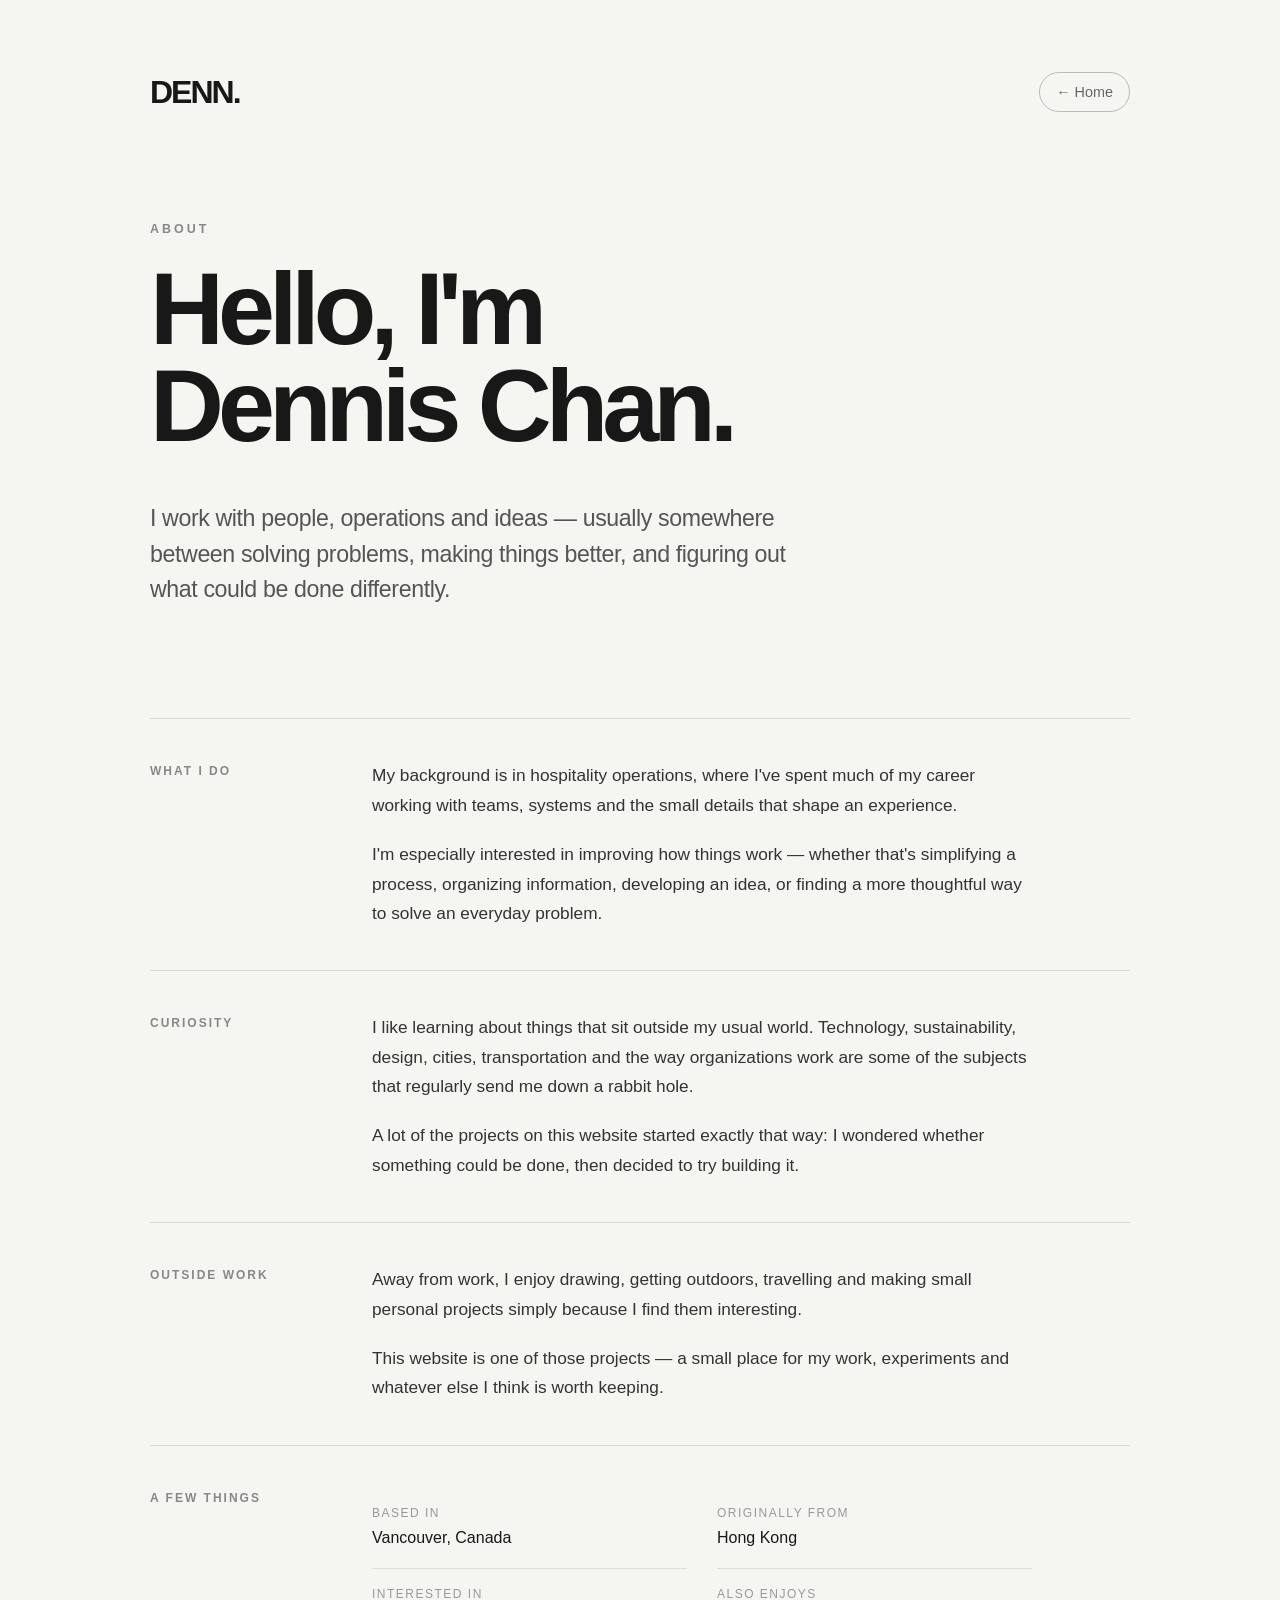
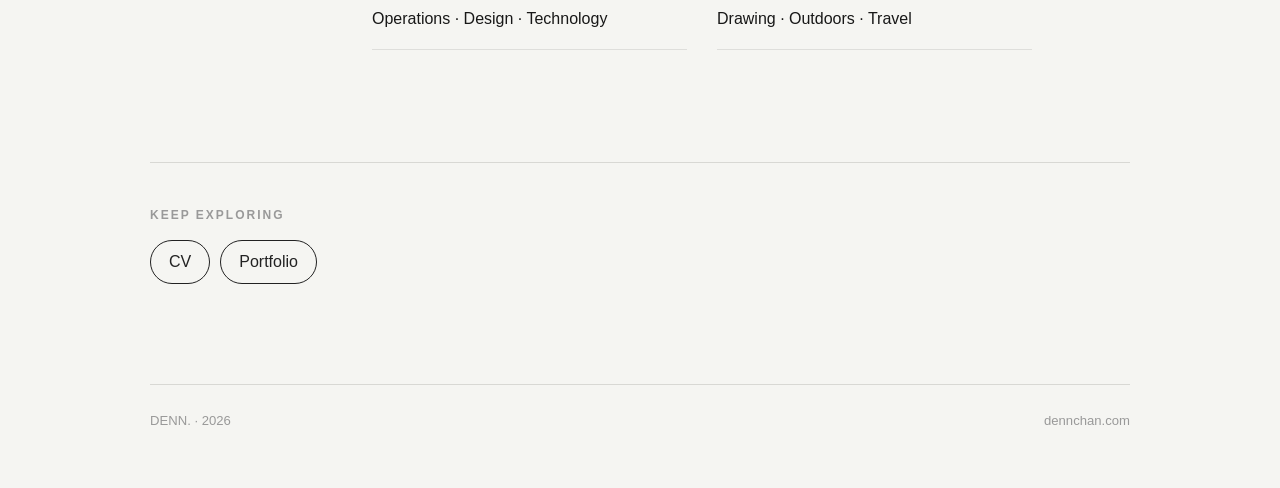
==== about/index.html @ c324163d "Create index.html" ====
<!DOCTYPE html>
<html lang="en">
<head>
  <meta charset="UTF-8">
  <meta name="viewport" content="width=device-width, initial-scale=1.0">

  <title>About | DENN.</title>

  <meta
    name="description"
    content="About Dennis Chan."
  >

  <style>
    * {
      box-sizing: border-box;
    }

    html {
      -webkit-font-smoothing: antialiased;
      text-rendering: optimizeLegibility;
    }

    body {
      margin: 0;

      font-family:
        -apple-system,
        BlinkMacSystemFont,
        "Segoe UI",
        Helvetica,
        Arial,
        sans-serif;

      background: #f5f5f2;
      color: #181818;
    }

    /* =========================
       Page
    ========================= */

    .page {
      width: 90%;
      max-width: 980px;

      margin: 0 auto;
      padding: 72px 0 60px;
    }

    /* =========================
       Header
    ========================= */

    .top {
      display: flex;
      align-items: center;
      justify-content: space-between;

      margin-bottom: 110px;
    }

    .logo {
      font-size: 2rem;
      font-weight: 800;
      letter-spacing: -2px;

      color: #181818;
      text-decoration: none;
    }

    .logo:hover {
      opacity: 0.65;
    }

    .home {
      display: inline-flex;
      align-items: center;
      justify-content: center;

      min-height: 40px;
      padding: 8px 16px;

      border: 1px solid #bbb;
      border-radius: 999px;

      color: #666;
      text-decoration: none;
      font-size: 0.9rem;

      transition:
        background 0.18s ease,
        color 0.18s ease,
        border-color 0.18s ease;
    }

    .home:hover {
      background: #181818;
      border-color: #181818;
      color: white;
    }

    /* =========================
       Hero
    ========================= */

    .eyebrow {
      margin-bottom: 24px;

      color: #888;

      font-size: 0.78rem;
      font-weight: 700;

      letter-spacing: 3px;
      text-transform: uppercase;
    }

    h1 {
      max-width: 850px;

      margin: 0;

      font-size: clamp(3.6rem, 8vw, 6.5rem);
      line-height: 0.95;

      letter-spacing: -6px;
      font-weight: 800;
    }

    .lead {
      max-width: 680px;

      margin: 46px 0 0;

      color: #555;

      font-size: 1.45rem;
      line-height: 1.55;

      letter-spacing: -0.4px;
    }

    /* =========================
       Sections
    ========================= */

    .content {
      margin-top: 110px;
    }

    .section {
      display: grid;
      grid-template-columns: 190px 1fr;
      gap: 32px;

      padding: 42px 0;

      border-top: 1px solid #d8d8d4;
    }

    .section-label {
      padding-top: 3px;

      color: #888;

      font-size: 0.75rem;
      font-weight: 700;

      letter-spacing: 2px;
      text-transform: uppercase;
    }

    .section-body {
      max-width: 660px;
    }

    .section-body p {
      margin: 0 0 20px;

      font-size: 1.08rem;
      line-height: 1.7;

      color: #333;
    }

    .section-body p:last-child {
      margin-bottom: 0;
    }

    /* =========================
       Facts
    ========================= */

    .facts {
      display: grid;
      grid-template-columns: repeat(2, 1fr);
      gap: 0 30px;
    }

    .fact {
      padding: 18px 0;

      border-bottom: 1px solid #dededb;
    }

    .fact-label {
      margin-bottom: 6px;

      color: #999;

      font-size: 0.75rem;
      text-transform: uppercase;
      letter-spacing: 1.5px;
    }

    .fact-value {
      font-size: 1rem;
      line-height: 1.5;
    }

    /* =========================
       Bottom Navigation
    ========================= */

    .next {
      margin-top: 70px;
      padding-top: 45px;

      border-top: 1px solid #d8d8d4;
    }

    .next-label {
      margin-bottom: 18px;

      color: #999;

      font-size: 0.75rem;
      font-weight: 700;

      letter-spacing: 2px;
      text-transform: uppercase;
    }

    .next-links {
      display: flex;
      flex-wrap: wrap;
      gap: 10px;
    }

    .button {
      display: inline-flex;
      align-items: center;
      justify-content: center;

      min-height: 44px;
      padding: 9px 18px;

      border: 1px solid #222;
      border-radius: 999px;

      color: #222;
      text-decoration: none;

      transition:
        background 0.18s ease,
        color 0.18s ease;
    }

    .button:hover {
      background: #181818;
      color: white;
    }

    /* =========================
       Footer
    ========================= */

    footer {
      display: flex;
      justify-content: space-between;

      margin-top: 100px;
      padding-top: 28px;

      border-top: 1px solid #d8d8d4;

      color: #999;
      font-size: 0.82rem;
    }

    /* =========================
       Mobile
    ========================= */

    @media (max-width: 700px) {

      .page {
        width: 100%;
        padding: 32px 28px 40px;
      }

      .top {
        margin-bottom: 80px;
      }

      .logo {
        font-size: 1.7rem;
      }

      h1 {
        font-size: clamp(3.3rem, 16vw, 5rem);
        letter-spacing: -4px;
      }

      .lead {
        margin-top: 34px;

        font-size: 1.2rem;
      }

      .content {
        margin-top: 80px;
      }

      .section {
        display: block;
        padding: 34px 0;
      }

      .section-label {
        margin-bottom: 24px;
      }

      .facts {
        grid-template-columns: 1fr;
      }

      footer {
        margin-top: 70px;
      }
    }

  </style>
</head>

<body>

  <main class="page">

    <!-- Header -->

    <header class="top">

      <a class="logo" href="/">
        DENN.
      </a>

      <a class="home" href="/">
        ← Home
      </a>

    </header>


    <!-- Hero -->

    <section>

      <div class="eyebrow">
        About
      </div>

      <h1>
        Hello, I'm<br>
        Dennis Chan.
      </h1>

      <p class="lead">
        I work with people, operations and ideas — usually somewhere
        between solving problems, making things better, and figuring
        out what could be done differently.
      </p>

    </section>


    <!-- Content -->

    <div class="content">


      <!-- Work -->

      <section class="section">

        <div class="section-label">
          What I do
        </div>

        <div class="section-body">

          <p>
            My background is in hospitality operations, where I've
            spent much of my career working with teams, systems and
            the small details that shape an experience.
          </p>

          <p>
            I'm especially interested in improving how things work —
            whether that's simplifying a process, organizing
            information, developing an idea, or finding a more
            thoughtful way to solve an everyday problem.
          </p>

        </div>

      </section>


      <!-- Curiosity -->

      <section class="section">

        <div class="section-label">
          Curiosity
        </div>

        <div class="section-body">

          <p>
            I like learning about things that sit outside my usual
            world. Technology, sustainability, design, cities,
            transportation and the way organizations work are some
            of the subjects that regularly send me down a rabbit hole.
          </p>

          <p>
            A lot of the projects on this website started exactly
            that way: I wondered whether something could be done,
            then decided to try building it.
          </p>

        </div>

      </section>


      <!-- Outside work -->

      <section class="section">

        <div class="section-label">
          Outside work
        </div>

        <div class="section-body">

          <p>
            Away from work, I enjoy drawing, getting outdoors,
            travelling and making small personal projects simply
            because I find them interesting.
          </p>

          <p>
            This website is one of those projects — a small place
            for my work, experiments and whatever else I think is
            worth keeping.
          </p>

        </div>

      </section>


      <!-- Quick facts -->

      <section class="section">

        <div class="section-label">
          A few things
        </div>

        <div class="section-body">

          <div class="facts">

            <div class="fact">
              <div class="fact-label">Based in</div>
              <div class="fact-value">Vancouver, Canada</div>
            </div>

            <div class="fact">
              <div class="fact-label">Originally from</div>
              <div class="fact-value">Hong Kong</div>
            </div>

            <div class="fact">
              <div class="fact-label">Interested in</div>
              <div class="fact-value">
                Operations · Design · Technology
              </div>
            </div>

            <div class="fact">
              <div class="fact-label">Also enjoys</div>
              <div class="fact-value">
                Drawing · Outdoors · Travel
              </div>
            </div>

          </div>

        </div>

      </section>

    </div>


    <!-- Continue -->

    <section class="next">

      <div class="next-label">
        Keep exploring
      </div>

      <div class="next-links">

        <a class="button" href="/cv/">
          CV
        </a>

        <a class="button" href="/portfolio/">
          Portfolio
        </a>

      </div>

    </section>


    <!-- Footer -->

    <footer>
      <span>DENN. · 2026</span>
      <span>dennchan.com</span>
    </footer>

  </main>

</body>
</html>
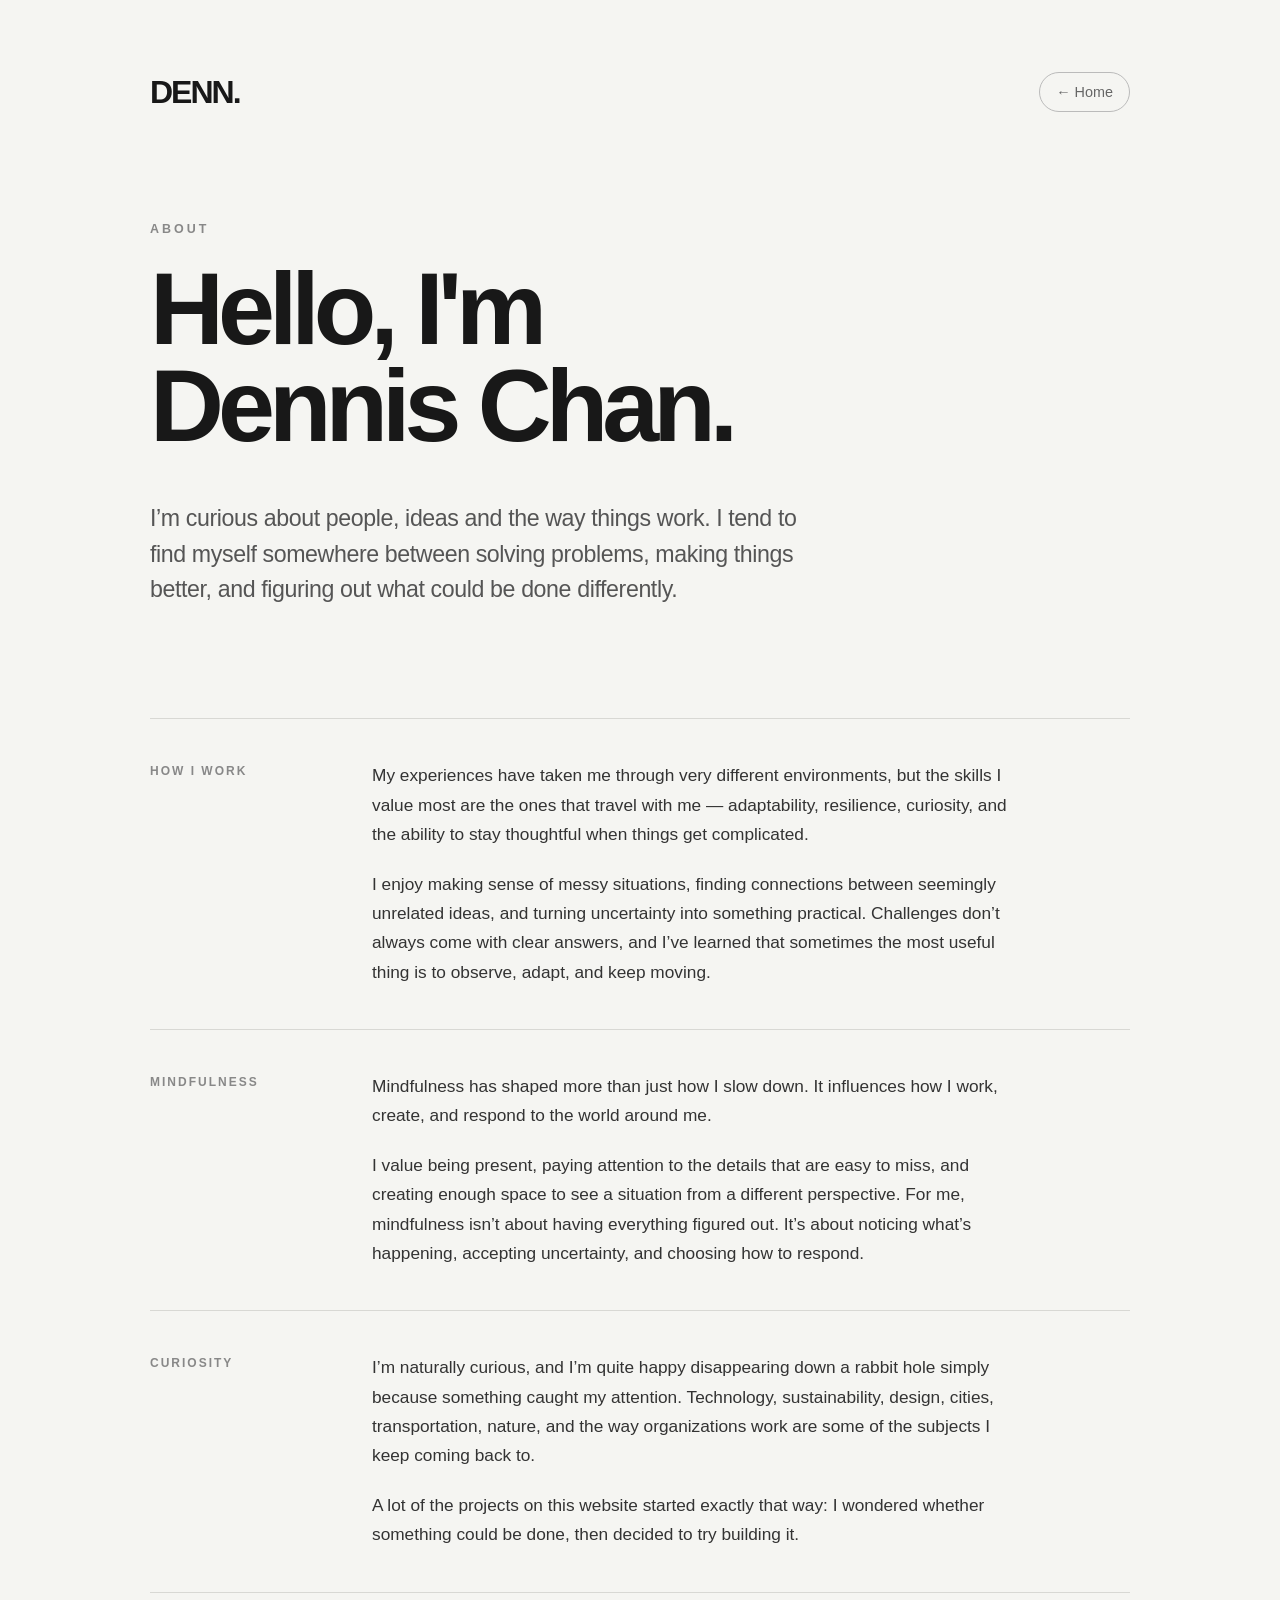
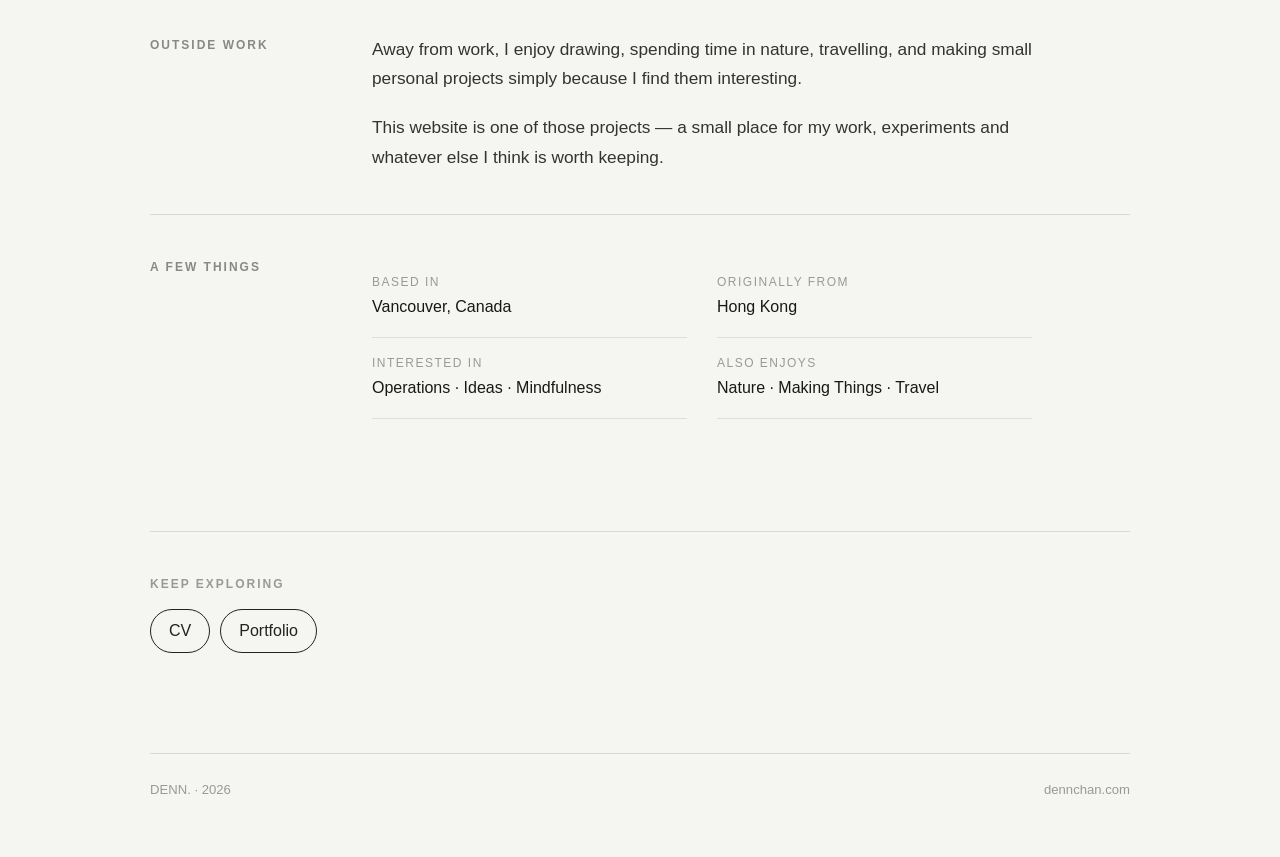
==== commit 2143280c: "Update index.html" ====
--- a/about/index.html
+++ b/about/index.html
@@ -377,9 +377,10 @@
       </h1>
 
       <p class="lead">
-        I work with people, operations and ideas — usually somewhere
-        between solving problems, making things better, and figuring
-        out what could be done differently.
+        I’m curious about people, ideas and the way things work. I 
+        tend to find myself somewhere between solving problems, 
+        making things better, and figuring out what could be done 
+        differently.
       </p>
 
     </section>
@@ -395,22 +396,54 @@
       <section class="section">
 
         <div class="section-label">
-          What I do
+          How I Work
         </div>
 
         <div class="section-body">
 
           <p>
-            My background is in hospitality operations, where I've
-            spent much of my career working with teams, systems and
-            the small details that shape an experience.
-          </p>
-
-          <p>
-            I'm especially interested in improving how things work —
-            whether that's simplifying a process, organizing
-            information, developing an idea, or finding a more
-            thoughtful way to solve an everyday problem.
+            My experiences have taken me through very different 
+            environments, but the skills I value most are the ones 
+            that travel with me — adaptability, resilience, curiosity, 
+            and the ability to stay thoughtful when things get complicated.
+          </p>
+
+          <p>
+            I enjoy making sense of messy situations, finding connections 
+            between seemingly unrelated ideas, and turning uncertainty 
+            into something practical. Challenges don’t always come with 
+            clear answers, and I’ve learned that sometimes the most useful 
+            thing is to observe, adapt, and keep moving.
+          </p>
+
+        </div>
+
+      </section>
+
+
+      <!-- Mindfulness -->
+
+      <section class="section">
+
+        <div class="section-label">
+          Mindfulness
+        </div>
+
+        <div class="section-body">
+
+          <p>
+            Mindfulness has shaped more than just how I slow down.
+            It influences how I work, create, and respond to the 
+            world around me.
+          </p>
+
+          <p>
+            I value being present, paying attention to the details 
+            that are easy to miss, and creating enough space to see a 
+            situation from a different perspective. For me, mindfulness 
+            isn’t about having everything figured out. It’s about 
+            noticing what’s happening, accepting uncertainty, and 
+            choosing how to respond.
           </p>
 
         </div>
@@ -429,10 +462,11 @@
         <div class="section-body">
 
           <p>
-            I like learning about things that sit outside my usual
-            world. Technology, sustainability, design, cities,
-            transportation and the way organizations work are some
-            of the subjects that regularly send me down a rabbit hole.
+            I’m naturally curious, and I’m quite happy disappearing down 
+            a rabbit hole simply because something caught my attention. 
+            Technology, sustainability, design, cities, transportation, 
+            nature, and the way organizations work are some of the 
+            subjects I keep coming back to.
           </p>
 
           <p>
@@ -457,8 +491,8 @@
         <div class="section-body">
 
           <p>
-            Away from work, I enjoy drawing, getting outdoors,
-            travelling and making small personal projects simply
+            Away from work, I enjoy drawing, spending time in nature, 
+            travelling, and making small personal projects simply 
             because I find them interesting.
           </p>
 
@@ -498,14 +532,14 @@
             <div class="fact">
               <div class="fact-label">Interested in</div>
               <div class="fact-value">
-                Operations · Design · Technology
+                Operations · Ideas · Mindfulness
               </div>
             </div>
 
             <div class="fact">
               <div class="fact-label">Also enjoys</div>
               <div class="fact-value">
-                Drawing · Outdoors · Travel
+                Nature · Making Things · Travel
               </div>
             </div>
 
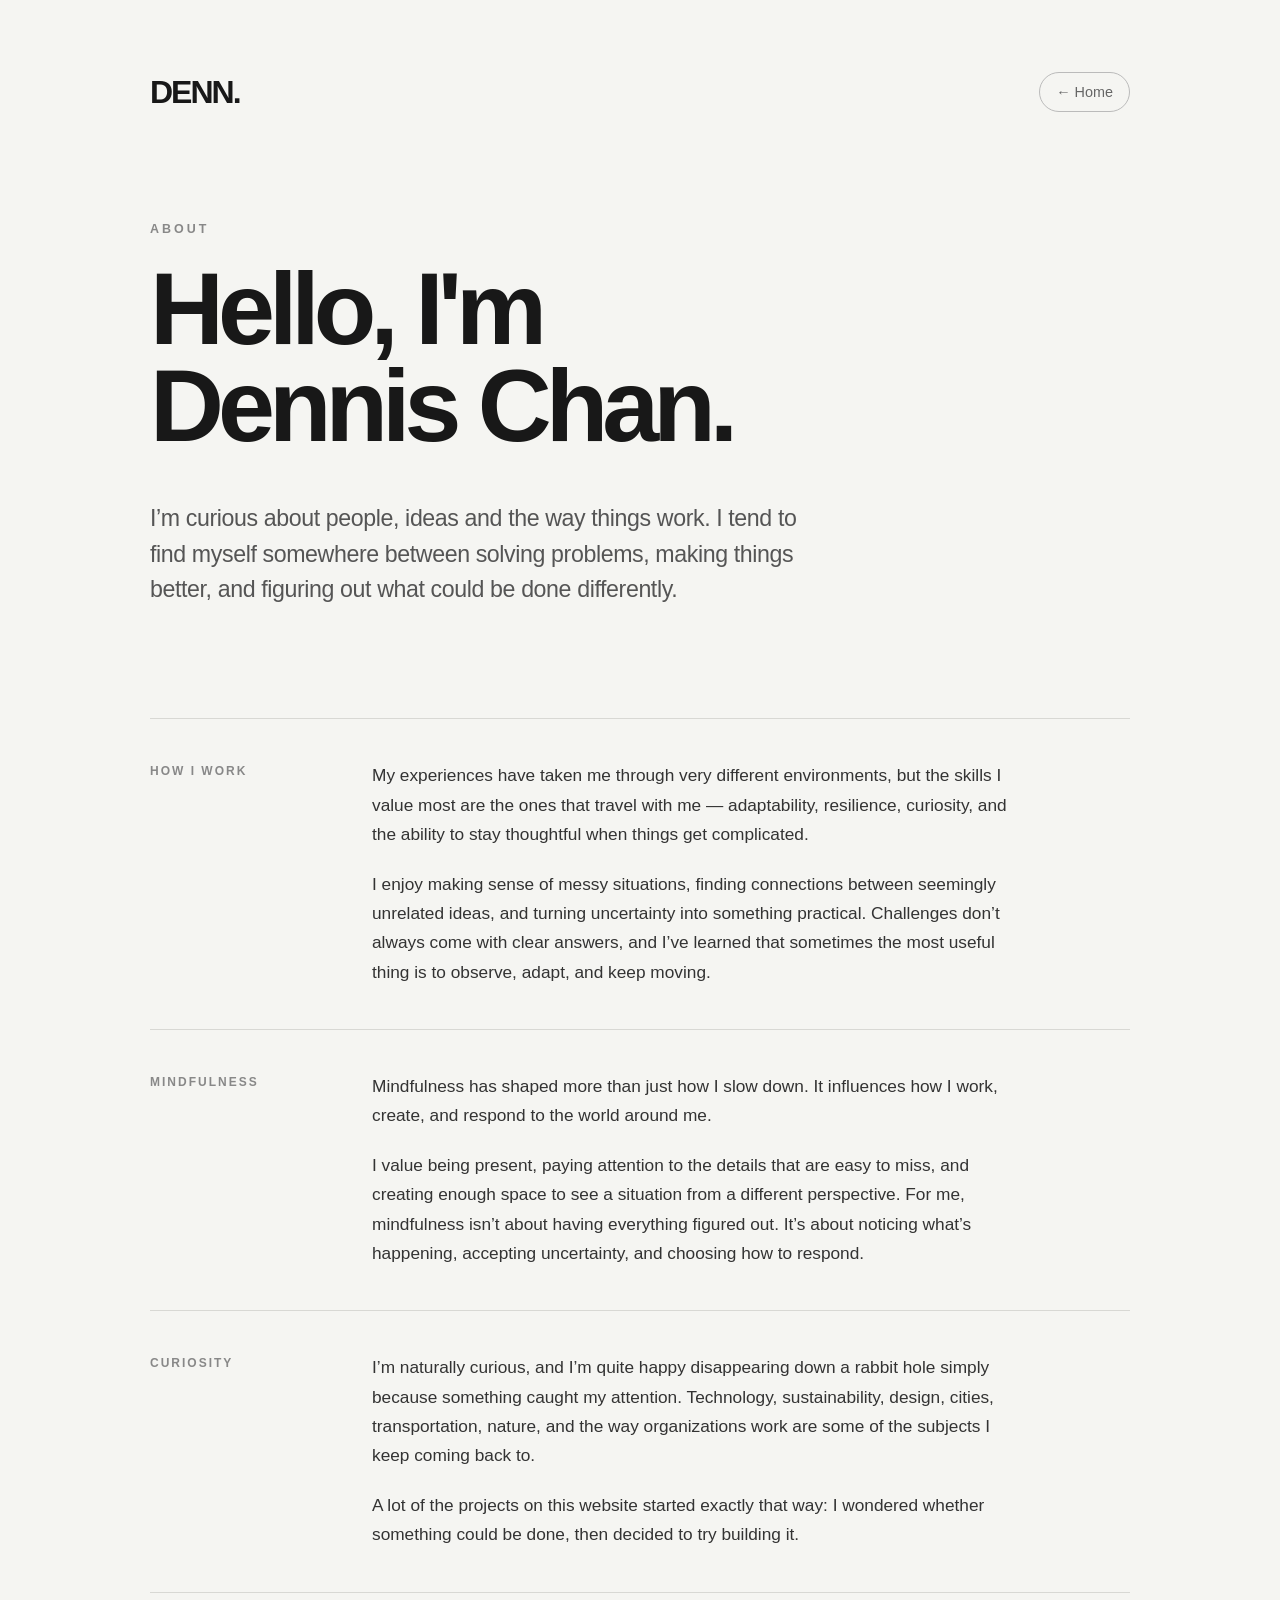
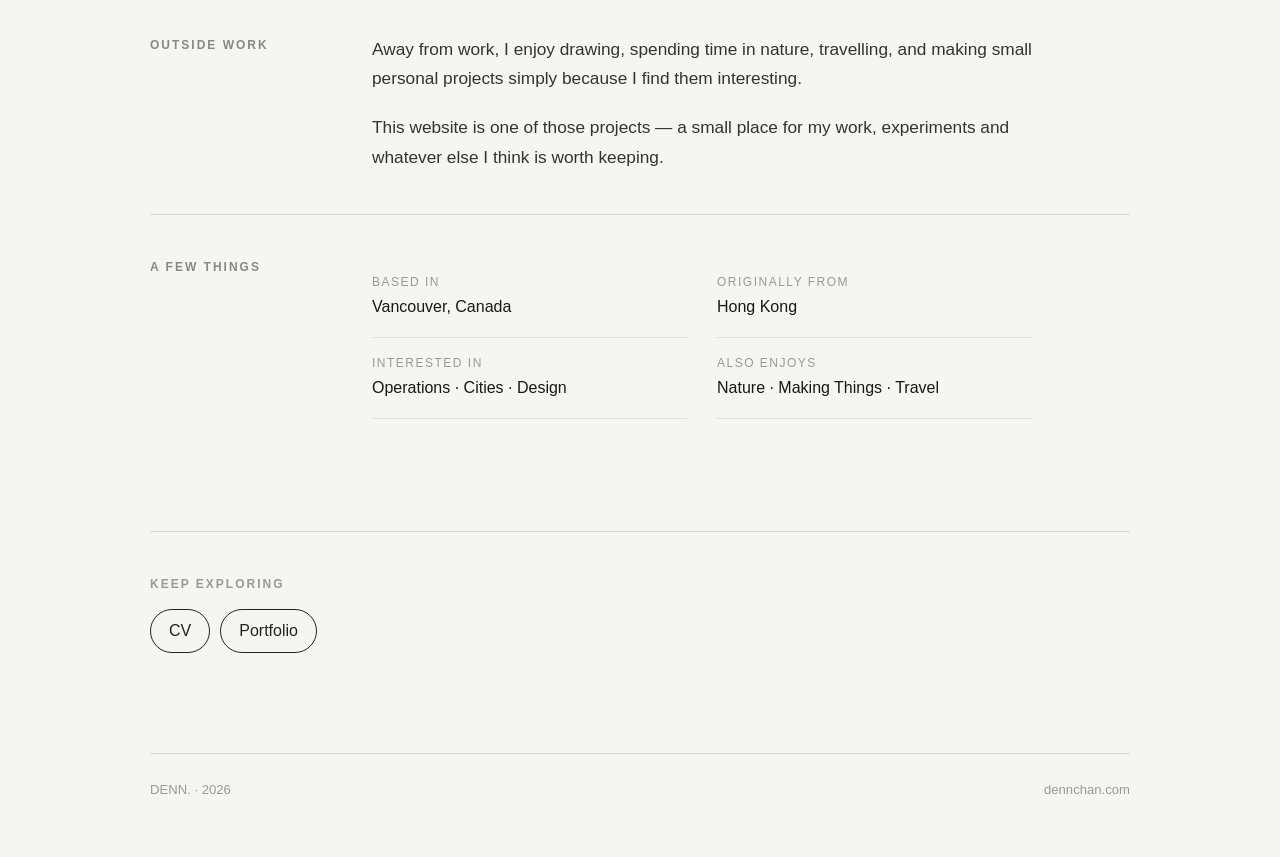
==== commit 3f391b40: "Update index.html" ====
--- a/about/index.html
+++ b/about/index.html
@@ -532,7 +532,7 @@
             <div class="fact">
               <div class="fact-label">Interested in</div>
               <div class="fact-value">
-                Operations · Ideas · Mindfulness
+                Operations · Cities · Design
               </div>
             </div>
 
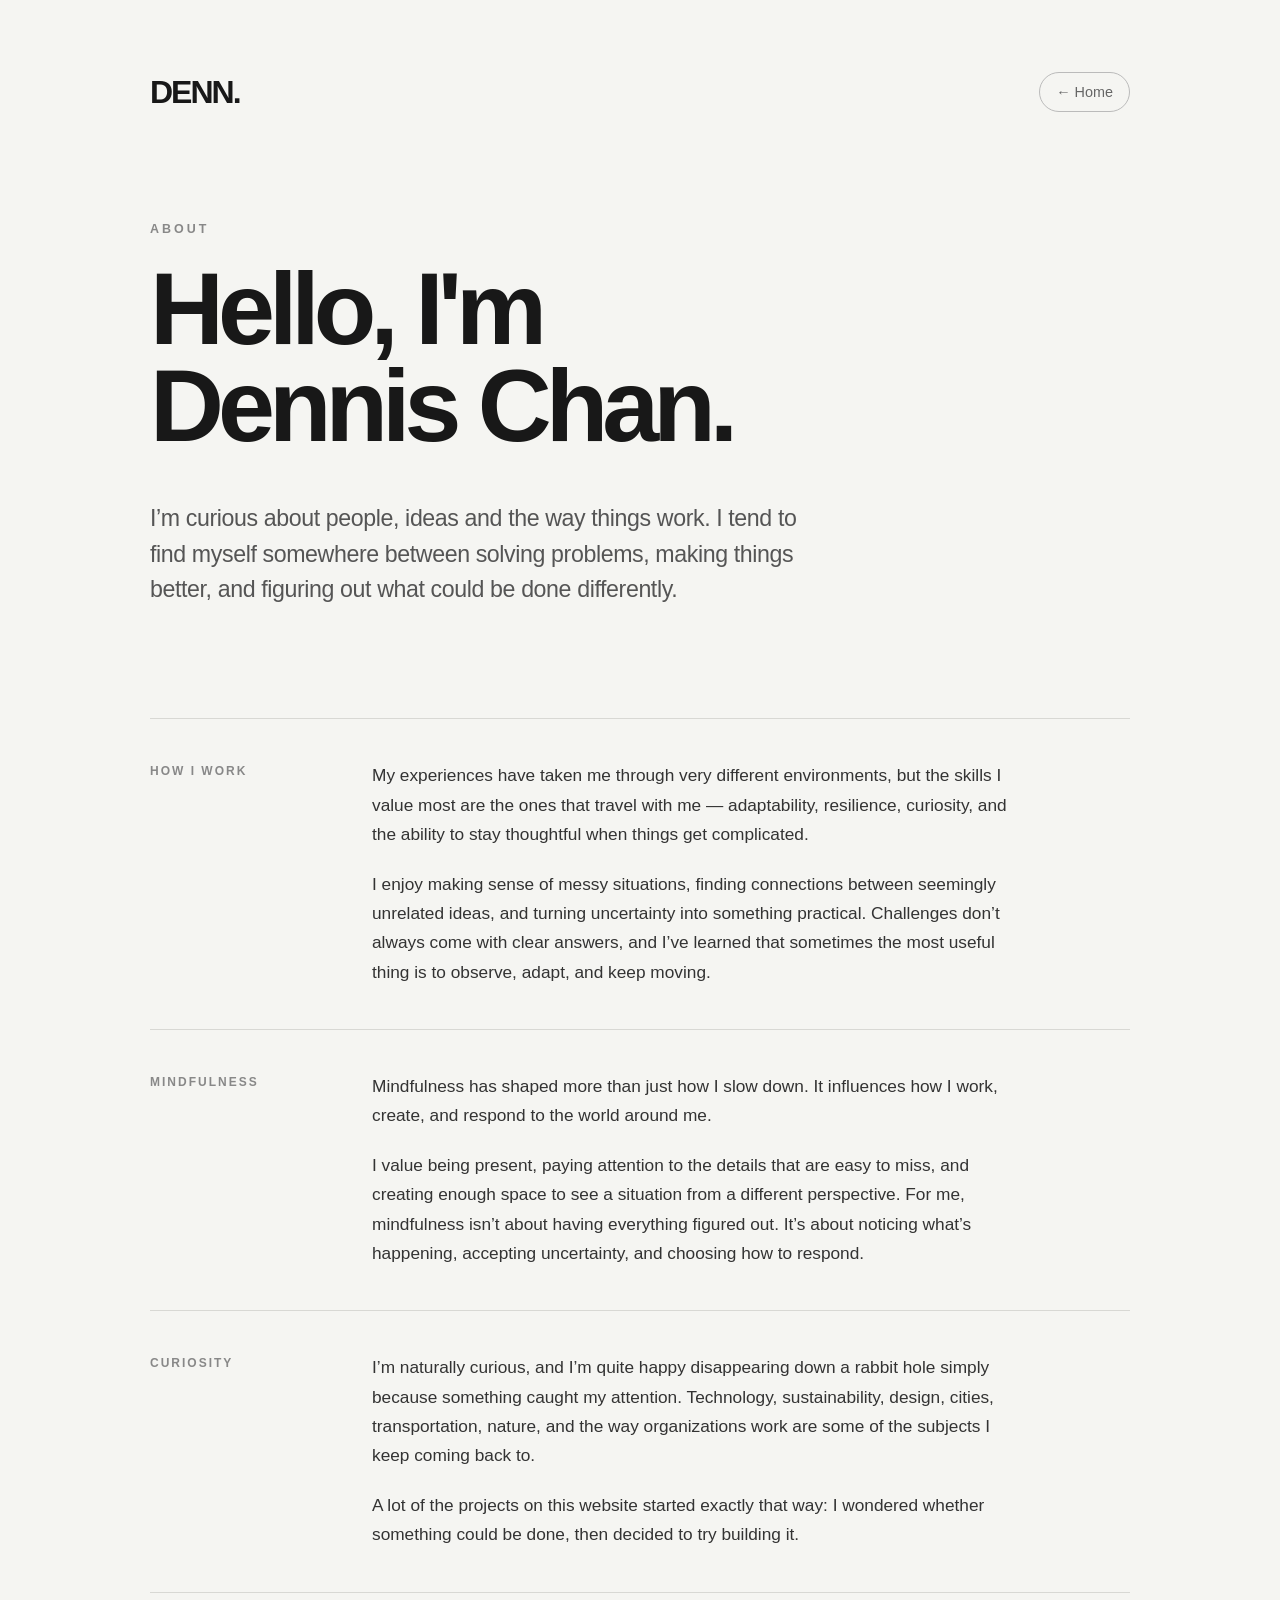
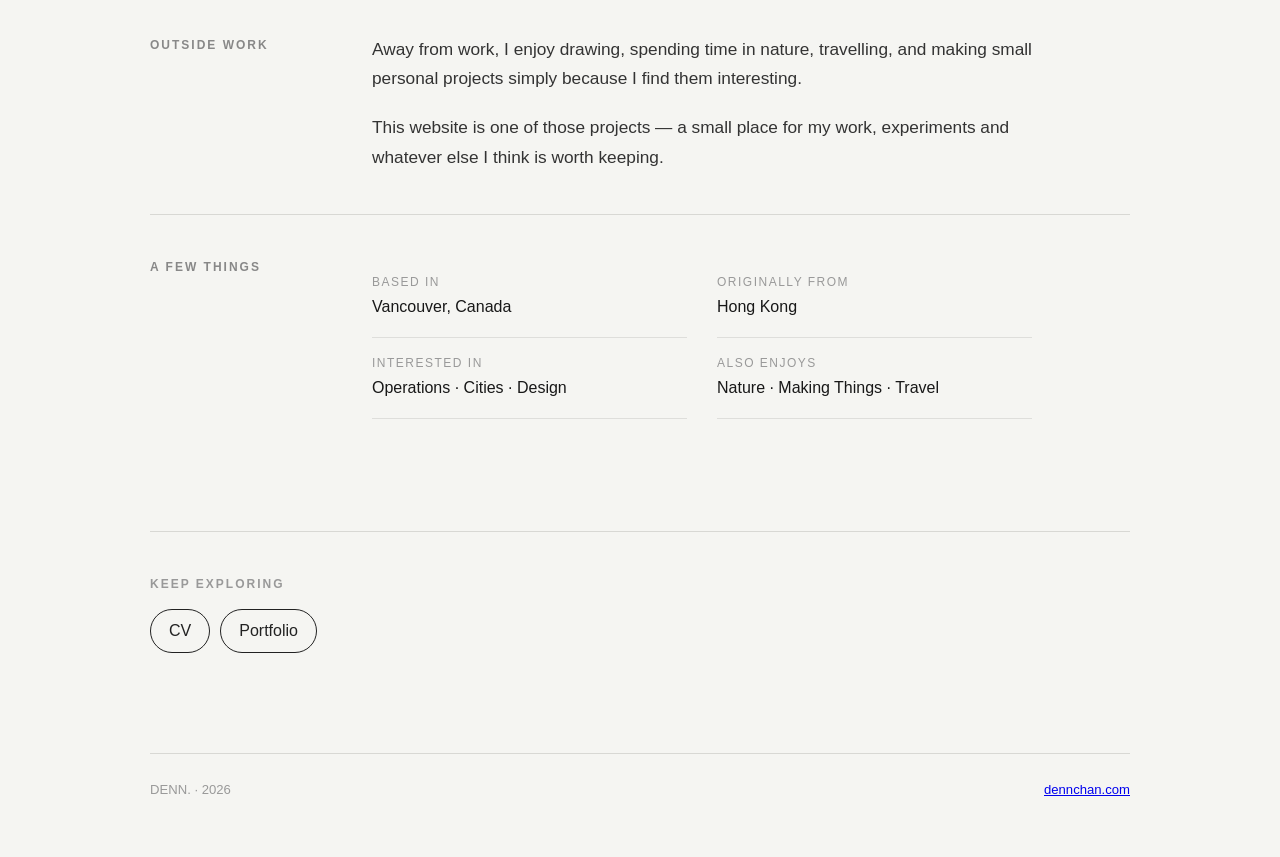
==== commit 51876711: "Update index.html" ====
--- a/about/index.html
+++ b/about/index.html
@@ -579,7 +579,7 @@
 
     <footer>
       <span>DENN. · 2026</span>
-      <span>dennchan.com</span>
+      <a href="/">dennchan.com</a>
     </footer>
 
   </main>
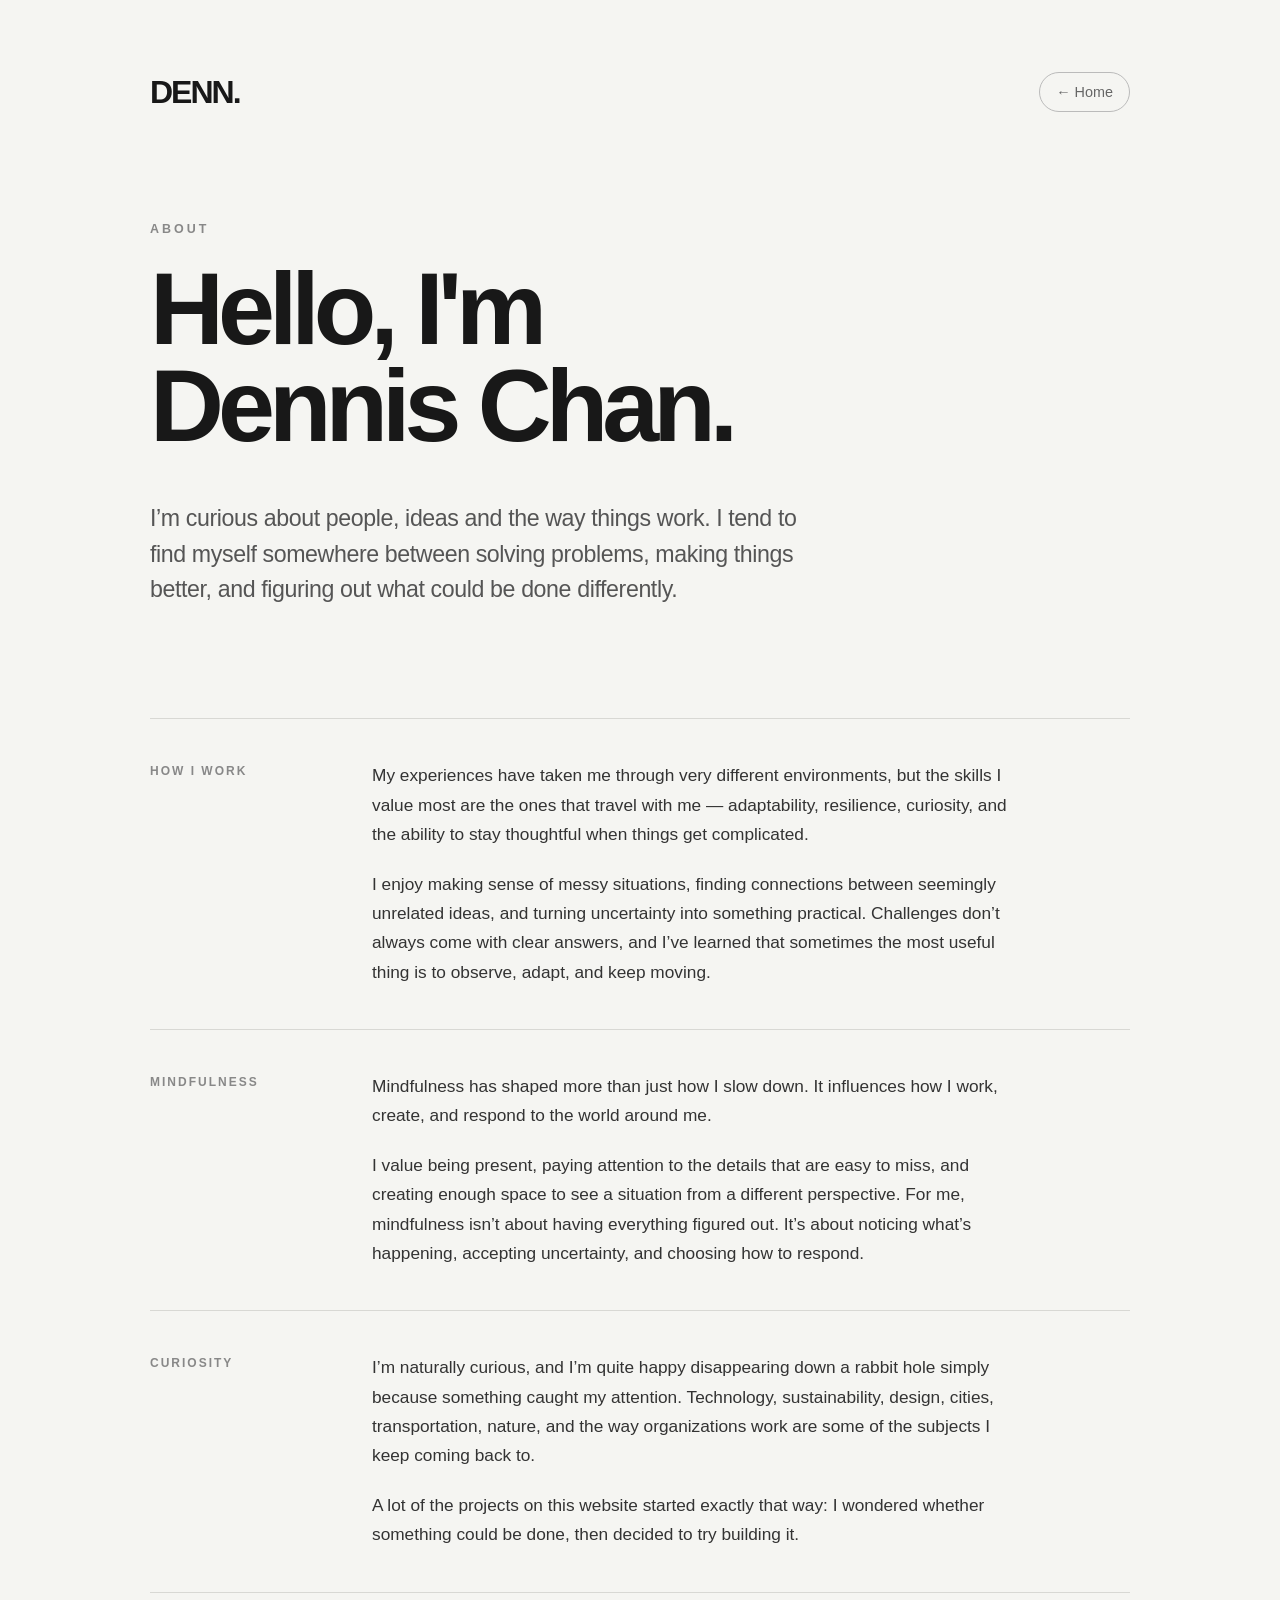
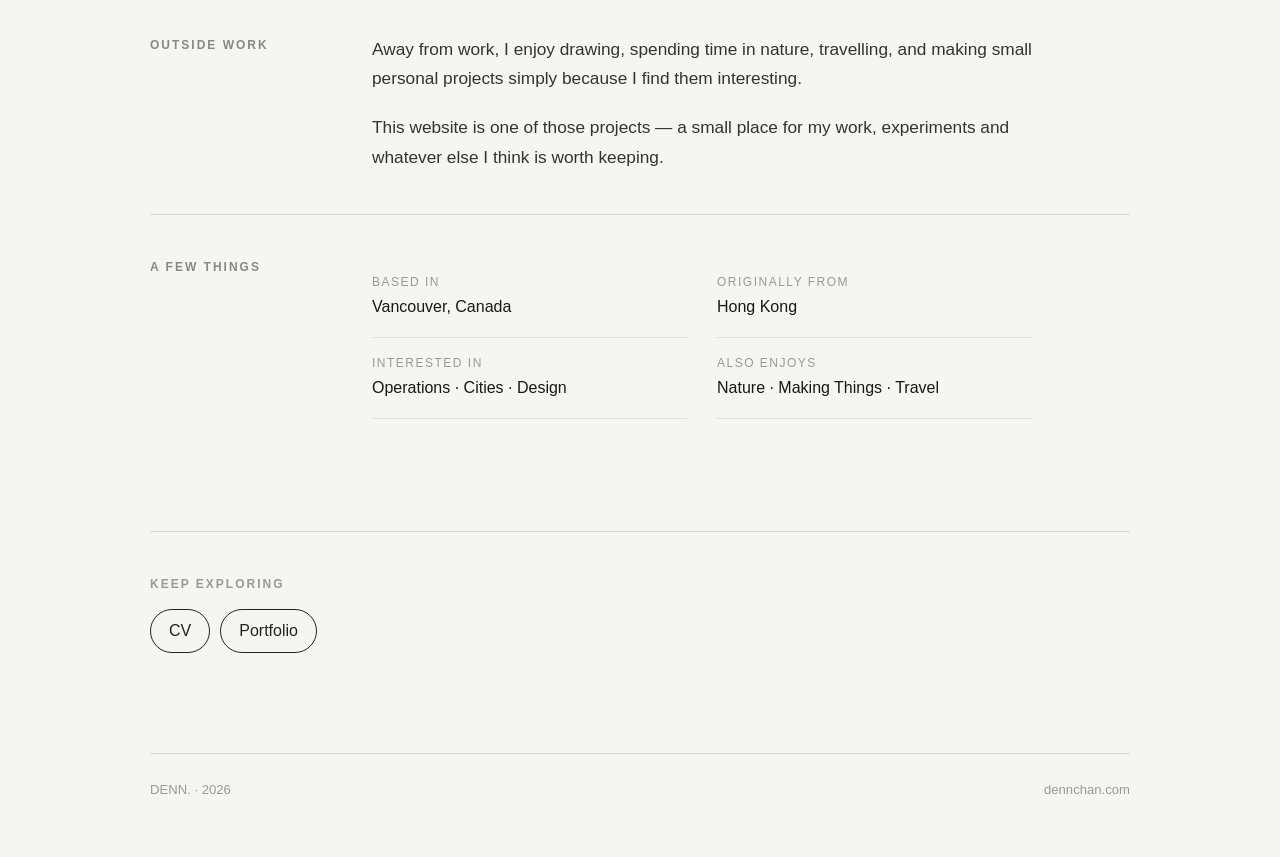
==== commit 40d476ca: "Update index.html" ====
--- a/about/index.html
+++ b/about/index.html
@@ -579,7 +579,7 @@
 
     <footer>
       <span>DENN. · 2026</span>
-      <a href="/">dennchan.com</a>
+      <span>dennchan.com</span>
     </footer>
 
   </main>
